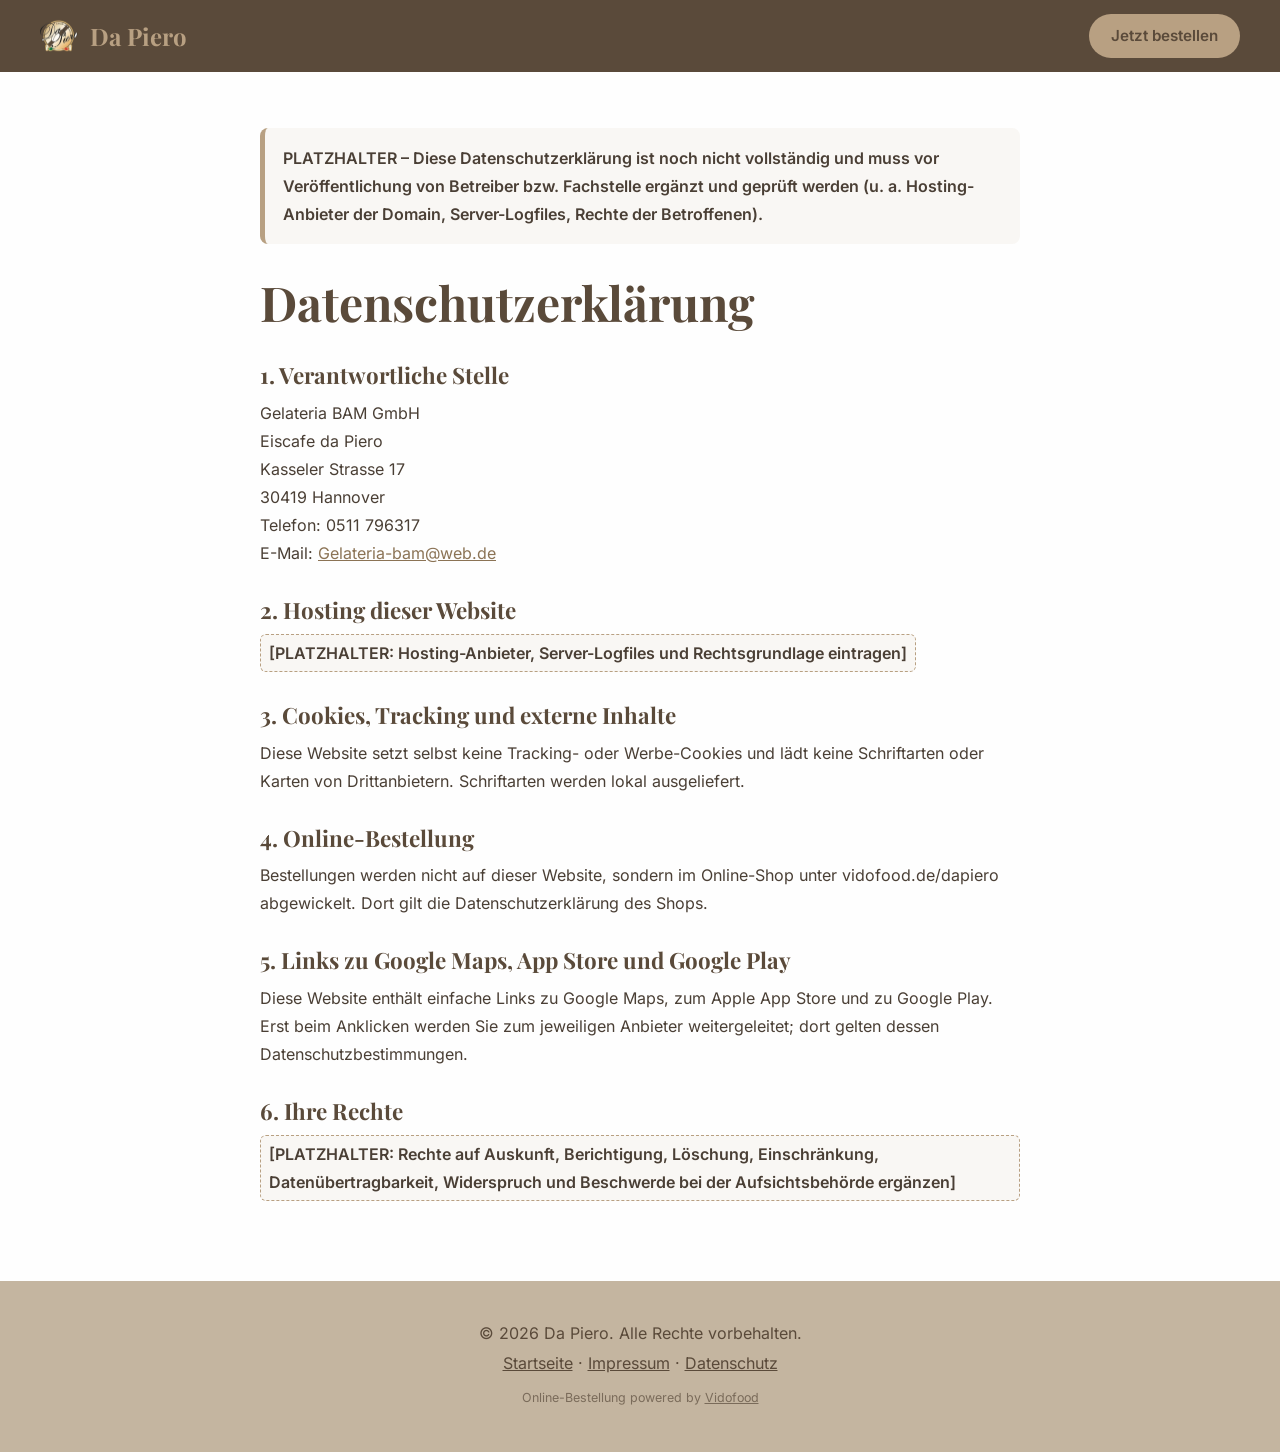
==== datenschutz.html @ bc7ee930 "Da Piero Homepage" ====
<!DOCTYPE html>
<html lang="de">
<head>
<meta charset="UTF-8">
<meta name="viewport" content="width=device-width, initial-scale=1">
<title>Datenschutz – Da Piero Eiscafé &amp; Pizzeria</title>
<meta name="robots" content="noindex">
<link rel="icon" type="image/webp" href="assets/img/logo-dapiero.webp">
<link rel="stylesheet" href="assets/css/fonts.css">
<link rel="stylesheet" href="assets/css/style.css">
<link rel="stylesheet" href="assets/css/legal.css">
</head>
<body>
<header class="legal-header">
  <div class="container">
    <a class="nav-logo" href="index.html" aria-label="Zur Startseite"><img src="assets/img/logo-dapiero.webp" alt="Da Piero Logo" width="160" height="161"><span>Da Piero</span></a>
    <a class="btn btn-primary" href="https://vidofood.de/dapiero">Jetzt bestellen</a>
  </div>
</header>
<main class="legal container">
<p class="todo">PLATZHALTER – Diese Datenschutzerklärung ist noch nicht vollständig und muss vor Veröffentlichung von Betreiber bzw. Fachstelle ergänzt und geprüft werden (u. a. Hosting-Anbieter der Domain, Server-Logfiles, Rechte der Betroffenen).</p>
<h1>Datenschutzerklärung</h1>
<h2>1. Verantwortliche Stelle</h2>
<p>Gelateria BAM GmbH<br>Eiscafe da Piero<br>Kasseler Strasse 17<br>30419 Hannover<br>Telefon: 0511 796317<br>E-Mail: <a href="mailto:Gelateria-bam@web.de">Gelateria-bam@web.de</a></p>
<h2>2. Hosting dieser Website</h2>
<p class="todo-inline">[PLATZHALTER: Hosting-Anbieter, Server-Logfiles und Rechtsgrundlage eintragen]</p>
<h2>3. Cookies, Tracking und externe Inhalte</h2>
<p>Diese Website setzt selbst keine Tracking- oder Werbe-Cookies und lädt keine Schriftarten oder Karten von Drittanbietern. Schriftarten werden lokal ausgeliefert.</p>
<h2>4. Online-Bestellung</h2>
<p>Bestellungen werden nicht auf dieser Website, sondern im Online-Shop unter vidofood.de/dapiero abgewickelt. Dort gilt die Datenschutzerklärung des Shops.</p>
<h2>5. Links zu Google Maps, App Store und Google Play</h2>
<p>Diese Website enthält einfache Links zu Google Maps, zum Apple App Store und zu Google Play. Erst beim Anklicken werden Sie zum jeweiligen Anbieter weitergeleitet; dort gelten dessen Datenschutzbestimmungen.</p>
<h2>6. Ihre Rechte</h2>
<p class="todo-inline">[PLATZHALTER: Rechte auf Auskunft, Berichtigung, Löschung, Einschränkung, Datenübertragbarkeit, Widerspruch und Beschwerde bei der Aufsichtsbehörde ergänzen]</p>
</main>
<footer class="footer">
  <p>© 2026 Da Piero. Alle Rechte vorbehalten.</p>
  <p class="footer-links"><a href="index.html">Startseite</a> · <a href="impressum.html">Impressum</a> · <a href="datenschutz.html">Datenschutz</a></p>
  <p class="powered">Online-Bestellung powered by <a href="https://vidofood.de">Vidofood</a></p>
</footer>
</body>
</html>
---- assets/css/fonts.css ----
@font-face{font-family:"Playfair Display";font-style:normal;font-weight:400 900;font-display:swap;src:url(../fonts/playfair-display.woff2) format("woff2")}
@font-face{font-family:"Inter";font-style:normal;font-weight:100 900;font-display:swap;src:url(../fonts/inter.woff2) format("woff2")}
---- assets/css/style.css ----
:root{
  --color-brown:#5A4A3A;
  --color-text:#4A3F35;
  --color-muted:#7A6B5A;
  --color-gold:#B8A082;
  --color-gold-light:#D9C7AE;
  --color-mocha:#8B7355;
  --color-sand:#C4B5A0;
  --color-offwhite:#F9F7F4;
  --color-white:#FEFEFE;
  --color-shadow:#3A2E22;
  --font-head:"Playfair Display",Georgia,serif;
  --font-body:"Inter",system-ui,-apple-system,"Segoe UI",sans-serif;
}
*,*::before,*::after{box-sizing:border-box}
html{scroll-behavior:smooth;scroll-padding-top:90px}
body{margin:0;font-family:var(--font-body);color:var(--color-text);background:var(--color-white);line-height:1.6;-webkit-font-smoothing:antialiased}
img{max-width:100%;display:block}
a{color:inherit}
h1,h2,h3{font-family:var(--font-head);color:var(--color-brown);line-height:1.2;margin:0}
p{margin:0}
.container{width:min(1200px,100% - 40px);margin-inline:auto}
.skip{position:absolute;left:-999px;top:0;background:var(--color-brown);color:var(--color-white);padding:10px 16px;z-index:100}
.skip:focus{left:12px;top:12px}

/* Buttons */
.btn{display:inline-block;padding:14px 34px;border-radius:50px;font-weight:600;font-size:1.05rem;text-decoration:none;transition:transform .2s,background-color .2s,box-shadow .2s;text-align:center}
.btn-primary{background:var(--color-gold);color:var(--color-brown)}
.btn-primary:hover{background:var(--color-gold-light);transform:translateY(-2px)}
.btn-dark{background:var(--color-brown);color:var(--color-white)}
.btn-dark:hover{background:var(--color-mocha);transform:translateY(-2px)}
.btn:focus-visible,.nav-links a:focus-visible,.menu-toggle:focus-visible{outline:3px solid var(--color-gold);outline-offset:3px}

/* Navbar (pill, like the old site) */
.navbar{position:fixed;top:16px;left:50%;transform:translateX(-50%);z-index:50;display:flex;align-items:center;gap:28px;padding:8px 10px 8px 18px;border-radius:50px;background:var(--color-brown);box-shadow:0 8px 28px -10px var(--color-shadow);transition:box-shadow .3s}
.nav-logo{display:flex;align-items:center;gap:10px;text-decoration:none;font-family:var(--font-head);font-weight:700;font-size:1.5rem;color:var(--color-gold)}
.nav-logo img{width:40px;height:40px}
.nav-links{display:flex;align-items:center;gap:22px}
.nav-links a{color:var(--color-white);text-decoration:none;font-weight:500;font-size:1rem}
.nav-links a:hover{color:var(--color-gold)}
.nav-links .nav-order{background:var(--color-gold);color:var(--color-brown);padding:9px 20px;border-radius:50px;font-weight:600}
.nav-links .nav-order:hover{background:var(--color-gold-light);color:var(--color-brown)}
.menu-toggle{display:none;background:none;border:0;padding:10px;cursor:pointer}
.menu-toggle span{display:block;width:22px;height:2px;margin:5px 0;background:var(--color-white);transition:transform .2s,opacity .2s}

/* Hero */
.hero{position:relative;min-height:100vh;min-height:100svh;display:flex;align-items:center;justify-content:center;text-align:center;overflow:hidden;background:var(--color-brown)}
.hero-bg{position:absolute;inset:0;width:100%;height:100%;object-fit:cover;object-position:center 30%;opacity:.6}
.hero-content{position:relative;padding:120px 20px 80px;display:flex;flex-direction:column;align-items:center}
.hero-logo{width:220px;height:auto;margin-bottom:20px}
.hero-tagline{color:var(--color-white);font-size:clamp(1.25rem,2.6vw,1.75rem);font-weight:500;margin-bottom:30px;text-shadow:0 2px 12px var(--color-shadow)}
.hero-note{color:var(--color-white);margin-top:16px;font-size:.95rem;text-shadow:0 1px 8px var(--color-shadow)}

/* Sections */
section{padding:90px 0}
.section-title{text-align:center;font-size:clamp(2rem,4vw,2.5rem);margin-bottom:14px}
.section-subtitle{text-align:center;color:var(--color-muted);font-size:1.1rem;max-width:620px;margin:0 auto 50px}

/* Offers */
.offers{background:var(--color-offwhite)}
.product-grid{display:grid;grid-template-columns:repeat(4,1fr);gap:28px}
.product-card{background:var(--color-white);border-radius:8px;overflow:hidden;box-shadow:0 10px 30px -14px var(--color-shadow);transition:transform .25s,box-shadow .25s;display:flex;flex-direction:column}
.product-card:hover{transform:translateY(-6px);box-shadow:0 18px 38px -16px var(--color-shadow)}
.product-img{position:relative;aspect-ratio:4/3;overflow:hidden}
.product-img img{width:100%;height:100%;object-fit:cover}
.badge{position:absolute;top:12px;left:12px;background:var(--color-brown);color:var(--color-white);font-size:.78rem;font-weight:600;padding:5px 12px;border-radius:50px}
.product-body{padding:20px 22px 24px;display:flex;flex-direction:column;gap:6px;flex:1}
.product-body h3{font-family:var(--font-body);font-size:1.08rem;font-weight:600;color:var(--color-text)}
.product-body p{color:var(--color-muted);font-size:.93rem}
.product-body .price,.product-body .price-note{margin-top:auto;padding-top:10px;color:var(--color-gold);font-weight:700;font-size:1.15rem}
.product-body .price-note{font-size:.95rem}
.product-promo{outline:2px solid var(--color-gold)}
.offers-cta{text-align:center;margin-top:50px}

/* Order strip */
.order{padding:56px 0;background:var(--color-white);border-bottom:1px solid var(--color-offwhite)}
.order-inner{display:flex;align-items:center;justify-content:space-between;gap:40px;background:var(--color-offwhite);border-radius:8px;padding:36px 40px}
.order h2{font-size:1.9rem;margin-bottom:10px}
.order p{color:var(--color-muted);max-width:640px}
.order-actions{display:flex;flex-direction:column;align-items:center;gap:14px;flex-shrink:0}
.app-note{display:flex;flex-wrap:wrap;justify-content:center;align-items:center;gap:6px 8px;font-size:.88rem;color:var(--color-muted)}
.app-note img{width:24px;height:24px;border-radius:6px}
.app-note a{color:var(--color-brown);font-weight:600}

/* About */
.about{background:var(--color-white)}
.about-grid{display:grid;grid-template-columns:1fr 1fr;gap:60px;align-items:start}
.about-text h2{font-size:clamp(2rem,4vw,2.5rem);margin-bottom:24px}
.about-text p{color:var(--color-muted);font-size:1.08rem;line-height:1.8;margin-bottom:18px}
.hours{margin-top:30px;background:var(--color-offwhite);border-radius:8px;padding:24px 26px}
.hours h3{font-size:1.4rem;margin-bottom:12px}
.hours dl{margin:0}
.hours dl div{display:flex;justify-content:space-between;gap:16px;padding:9px 0;border-bottom:1px solid var(--color-gold-light)}
.hours dl div:last-child{border-bottom:0}
.hours dt{color:var(--color-text)}
.hours dd{margin:0;font-weight:600;color:var(--color-brown);white-space:nowrap}
.gallery{display:grid;grid-template-columns:1fr 1fr;gap:14px}
.gallery img{width:100%;height:100%;object-fit:cover;border-radius:15px;box-shadow:0 14px 34px -18px var(--color-shadow)}
.gallery img:first-child{grid-column:1/-1;aspect-ratio:4/3}
.gallery img:not(:first-child){aspect-ratio:3/4}

/* Contact */
.contact{background:var(--color-mocha);color:var(--color-white)}
.contact h2{color:var(--color-gold);font-size:clamp(2rem,4vw,2.5rem);margin-bottom:30px}
.contact-grid{display:grid;grid-template-columns:1fr 1fr;gap:60px;align-items:center}
.contact-list{list-style:none;margin:0;padding:0;display:grid;gap:20px}
.contact-list li{display:flex;gap:14px;align-items:flex-start;font-size:1.05rem;line-height:1.55}
.contact-list svg{width:20px;height:20px;flex-shrink:0;margin-top:3px;color:var(--color-gold)}
.contact-list a{color:var(--color-white);text-decoration:none}
.contact-list a:hover{text-decoration:underline}
.map-card{background:var(--color-brown);border-radius:15px;padding:36px;text-align:center}
.map-card h3{color:var(--color-gold);font-size:1.6rem;margin-bottom:10px}
.map-card p{margin-bottom:22px}

/* Footer */
.footer{background:var(--color-sand);color:var(--color-brown);text-align:center;padding:36px 20px 40px}
.footer p{margin:4px 0}
.footer-links a{color:var(--color-brown)}
.powered{font-size:.78rem;color:var(--color-muted);margin-top:12px!important}
.powered a{color:var(--color-muted)}

/* Sticky order (mobile) */
.sticky-order{display:none}

@media (max-width:1024px){
  .product-grid{grid-template-columns:repeat(3,1fr)}
}
@media (max-width:860px){
  .navbar{left:12px;right:12px;transform:none;justify-content:space-between;padding:6px 8px 6px 14px;border-radius:30px;flex-wrap:wrap;gap:0}
  .menu-toggle{display:block;order:2}
  .nav-logo{order:1}
  .nav-links{order:3;display:none;width:100%;flex-direction:column;align-items:stretch;gap:0;padding:8px 6px 10px}
  .nav-links a{padding:12px 10px;border-top:1px solid var(--color-mocha)}
  .nav-links .nav-order{margin-top:8px;text-align:center;border-top:0}
  .navbar.open{border-radius:22px}
  .navbar.open .nav-links{display:flex}
  .navbar.open .menu-toggle span:nth-child(1){transform:translateY(7px) rotate(45deg)}
  .navbar.open .menu-toggle span:nth-child(2){opacity:0}
  .navbar.open .menu-toggle span:nth-child(3){transform:translateY(-7px) rotate(-45deg)}
  .product-grid{grid-template-columns:repeat(2,1fr);gap:18px}
  .about-grid,.contact-grid{grid-template-columns:1fr;gap:40px}
  .order-inner{flex-direction:column;align-items:flex-start;padding:28px 24px;gap:22px}
  .order-actions{align-items:flex-start}
}
@media (max-width:560px){
  section{padding:64px 0}
  .container{width:calc(100% - 32px)}
  .hero-logo{width:170px}
  .hero-content{padding:110px 16px 70px}
  .product-grid{gap:14px}
  .product-body{padding:14px 14px 16px}
  .product-body h3{font-size:.98rem}
  .product-body p{font-size:.84rem}
  .product-body .price{font-size:1.05rem}
  .btn{padding:14px 26px}
  .offers-cta .btn,.order-actions .btn,.map-card .btn{width:100%}
  .order-actions{width:100%;align-items:center}
  .map-card{padding:28px 20px}
  .sticky-order{display:block;position:fixed;left:16px;right:16px;bottom:16px;z-index:40;background:var(--color-brown);color:var(--color-white);text-align:center;font-weight:600;padding:15px;border-radius:50px;text-decoration:none;box-shadow:0 10px 26px -8px var(--color-shadow);transform:translateY(120px);transition:transform .3s}
  .sticky-order.show{transform:none}
  .footer{padding-bottom:96px}
}
@media (prefers-reduced-motion:reduce){*{transition:none!important;scroll-behavior:auto!important}}
.nowrap{white-space:nowrap}
---- assets/css/legal.css ----
.legal-header{background:var(--color-brown);padding:14px 0}
.legal-header .container{display:flex;align-items:center;justify-content:space-between;gap:16px}
.legal-header .nav-logo img{width:40px;height:40px}
.legal-header .btn{padding:10px 22px;font-size:.95rem}
.legal{padding:56px 0 80px;max-width:760px}
.legal h1{font-size:clamp(2.2rem,5vw,3rem);margin-bottom:26px}
.legal h2{font-size:1.4rem;margin:30px 0 10px}
.legal p{line-height:1.75}
.legal a{color:var(--color-mocha)}
.todo{background:var(--color-offwhite);border-left:5px solid var(--color-gold);padding:16px 18px;border-radius:8px;font-weight:600;margin-bottom:30px}
.todo-inline{background:var(--color-offwhite);border:1px dashed var(--color-gold);padding:4px 8px;border-radius:6px;display:inline-block;font-weight:600}
.legal-header .nav-logo{order:0}
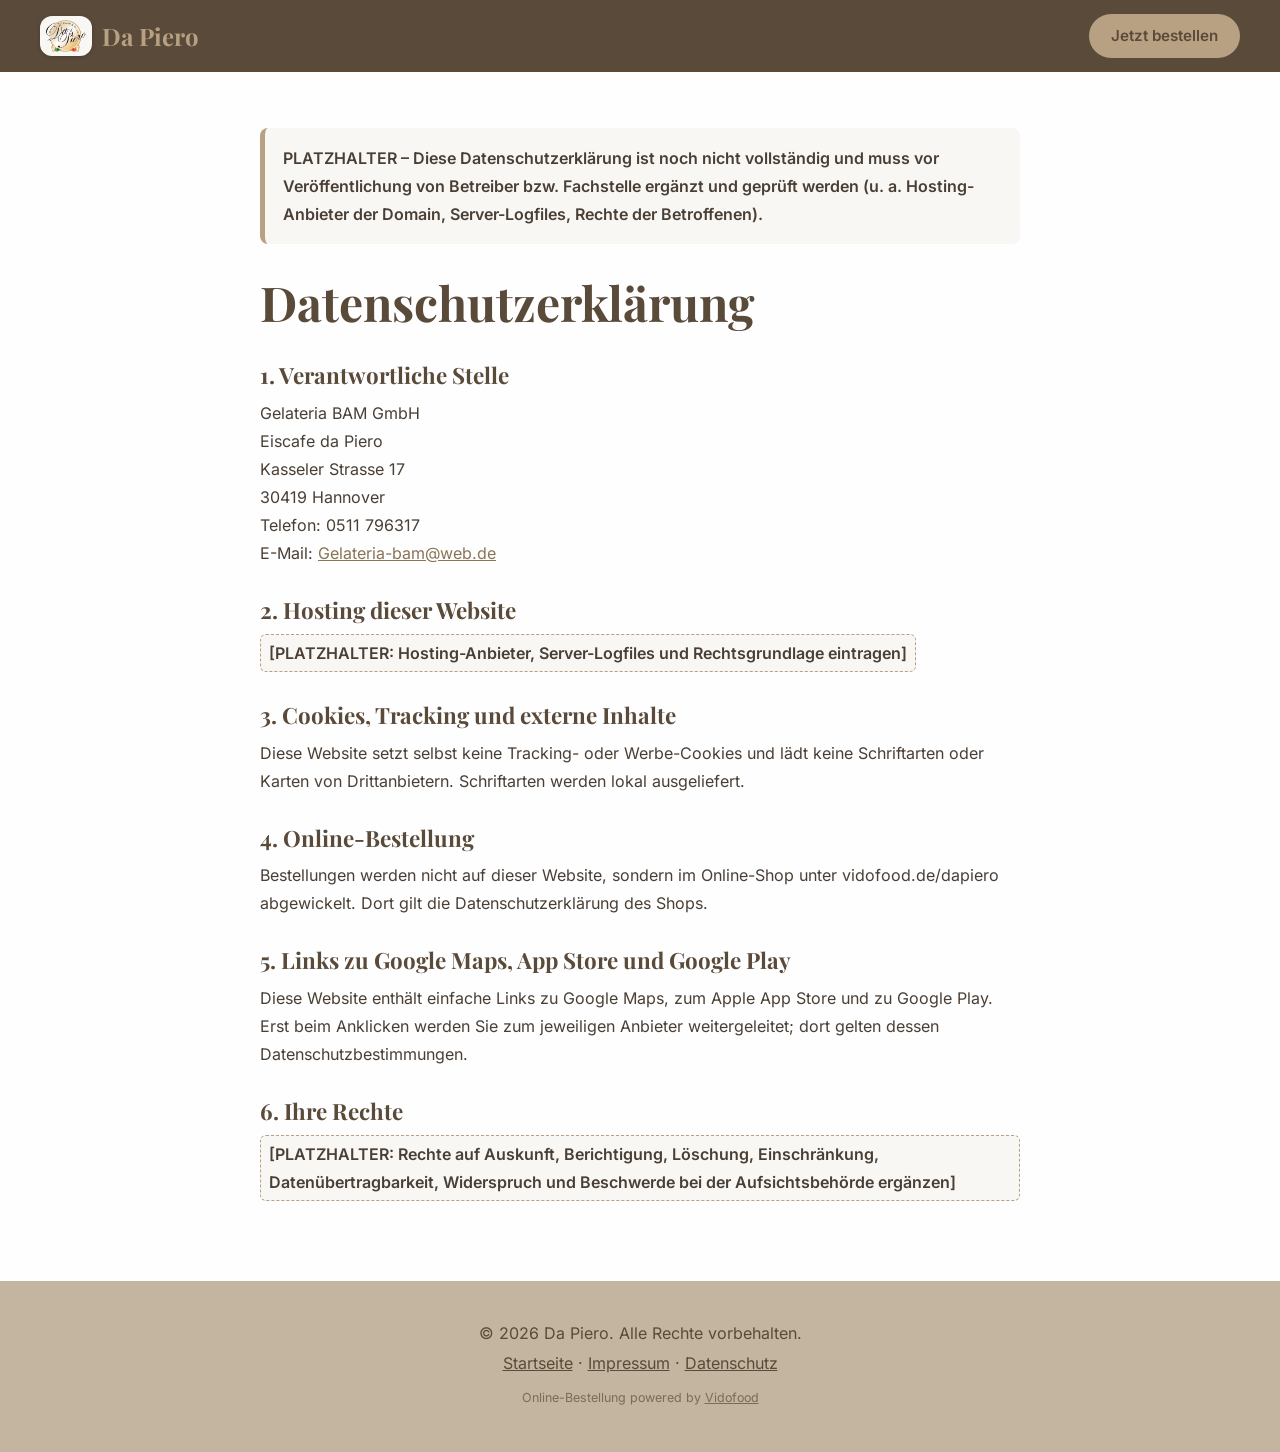
==== commit dcfac126: "Original-Logo aus Canva" ====
--- a/datenschutz.html
+++ b/datenschutz.html
@@ -5,7 +5,8 @@
 <meta name="viewport" content="width=device-width, initial-scale=1">
 <title>Datenschutz – Da Piero Eiscafé &amp; Pizzeria</title>
 <meta name="robots" content="noindex">
-<link rel="icon" type="image/webp" href="assets/img/logo-dapiero.webp">
+<link rel="icon" type="image/png" href="assets/img/favicon-dapiero-logo.png">
+<link rel="apple-touch-icon" href="assets/img/favicon-dapiero-logo.png">
 <link rel="stylesheet" href="assets/css/fonts.css">
 <link rel="stylesheet" href="assets/css/style.css">
 <link rel="stylesheet" href="assets/css/legal.css">
@@ -13,7 +14,7 @@
 <body>
 <header class="legal-header">
   <div class="container">
-    <a class="nav-logo" href="index.html" aria-label="Zur Startseite"><img src="assets/img/logo-dapiero.webp" alt="Da Piero Logo" width="160" height="161"><span>Da Piero</span></a>
+    <a class="nav-logo" href="index.html" aria-label="Zur Startseite"><img src="assets/img/logo-dapiero.webp" alt="Da Piero Logo" width="160" height="131"><span>Da Piero</span></a>
     <a class="btn btn-primary" href="https://vidofood.de/dapiero">Jetzt bestellen</a>
   </div>
 </header>
--- a/assets/css/style.css
+++ b/assets/css/style.css
@@ -34,7 +34,7 @@
 /* Navbar (pill, like the old site) */
 .navbar{position:fixed;top:16px;left:50%;transform:translateX(-50%);z-index:50;display:flex;align-items:center;gap:28px;padding:8px 10px 8px 18px;border-radius:50px;background:var(--color-brown);box-shadow:0 8px 28px -10px var(--color-shadow);transition:box-shadow .3s}
 .nav-logo{display:flex;align-items:center;gap:10px;text-decoration:none;font-family:var(--font-head);font-weight:700;font-size:1.5rem;color:var(--color-gold)}
-.nav-logo img{width:40px;height:40px}
+.nav-logo img{width:56px;height:auto;padding:3px 5px;background:var(--color-offwhite);border-radius:12px;box-shadow:0 1px 4px rgba(0,0,0,.18)}
 .nav-links{display:flex;align-items:center;gap:22px}
 .nav-links a{color:var(--color-white);text-decoration:none;font-weight:500;font-size:1rem}
 .nav-links a:hover{color:var(--color-gold)}
@@ -47,7 +47,7 @@
 .hero{position:relative;min-height:100vh;min-height:100svh;display:flex;align-items:center;justify-content:center;text-align:center;overflow:hidden;background:var(--color-brown)}
 .hero-bg{position:absolute;inset:0;width:100%;height:100%;object-fit:cover;object-position:center 30%;opacity:.6}
 .hero-content{position:relative;padding:120px 20px 80px;display:flex;flex-direction:column;align-items:center}
-.hero-logo{width:220px;height:auto;margin-bottom:20px}
+.hero-logo{width:min(400px,92vw);height:auto;margin:0 auto 10px;padding:36px 48px;background:radial-gradient(ellipse closest-side,rgba(249,247,244,.94) 0%,rgba(249,247,244,.88) 70%,rgba(249,247,244,0) 100%);filter:drop-shadow(0 2px 6px rgba(0,0,0,.25))}
 .hero-tagline{color:var(--color-white);font-size:clamp(1.25rem,2.6vw,1.75rem);font-weight:500;margin-bottom:30px;text-shadow:0 2px 12px var(--color-shadow)}
 .hero-note{color:var(--color-white);margin-top:16px;font-size:.95rem;text-shadow:0 1px 8px var(--color-shadow)}
 
@@ -145,7 +145,7 @@
 @media (max-width:560px){
   section{padding:64px 0}
   .container{width:calc(100% - 32px)}
-  .hero-logo{width:170px}
+  .hero-logo{width:min(320px,90vw);padding:26px 34px}
   .hero-content{padding:110px 16px 70px}
   .product-grid{gap:14px}
   .product-body{padding:14px 14px 16px}
--- a/assets/css/legal.css
+++ b/assets/css/legal.css
@@ -1,6 +1,6 @@
 .legal-header{background:var(--color-brown);padding:14px 0}
 .legal-header .container{display:flex;align-items:center;justify-content:space-between;gap:16px}
-.legal-header .nav-logo img{width:40px;height:40px}
+.legal-header .nav-logo img{width:52px;height:auto}
 .legal-header .btn{padding:10px 22px;font-size:.95rem}
 .legal{padding:56px 0 80px;max-width:760px}
 .legal h1{font-size:clamp(2.2rem,5vw,3rem);margin-bottom:26px}
